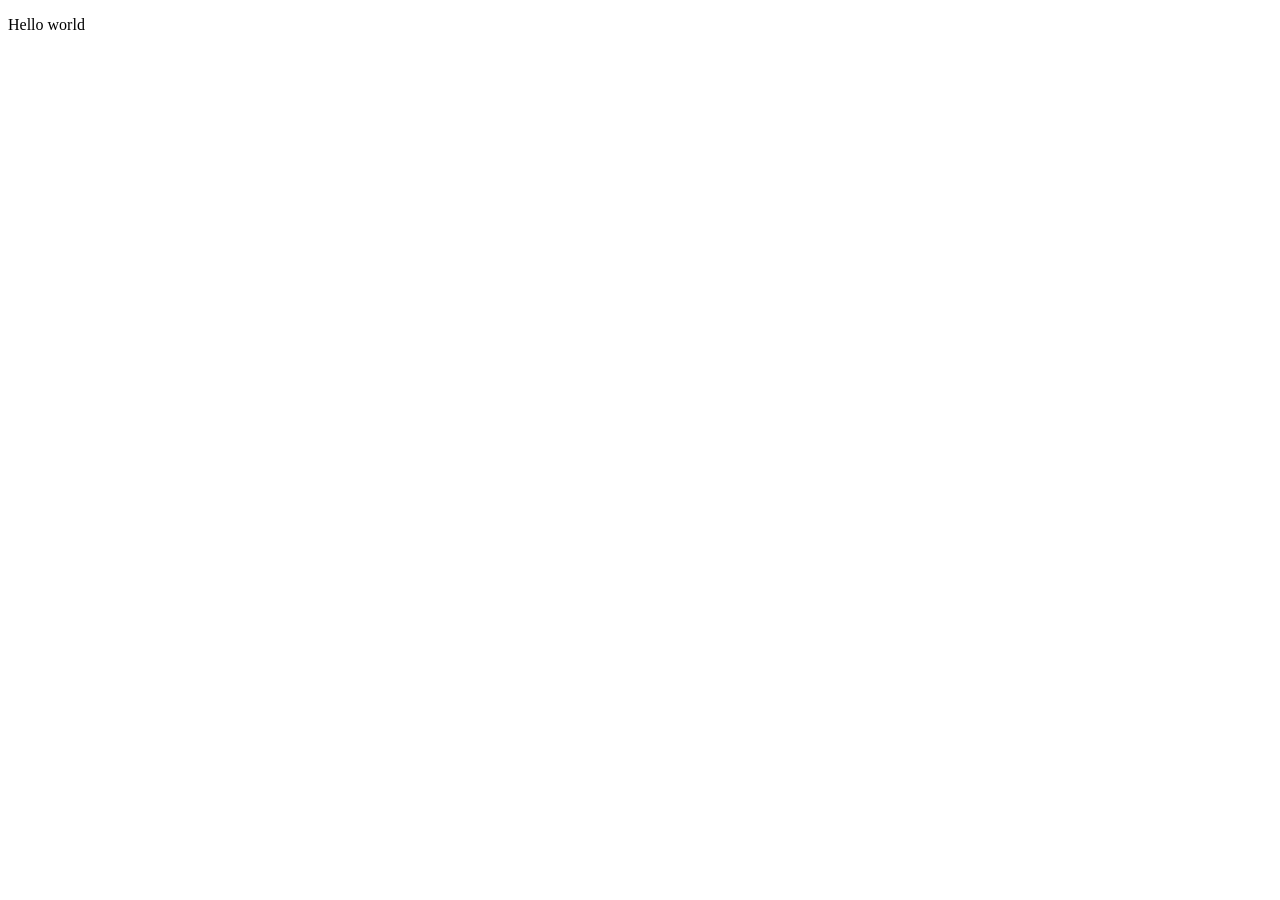
==== index.html @ a82bf654 "Made html page using snipped." ====
<!DOCTYPE html>
<html lang="en">
<head>
    <meta charset="UTF-8">
    <meta name="viewport" content="width=device-width, initial-scale=1.0">
    <title>Group Project</title>
</head>
<body>
    <p>Hello world</p>
</body>
</html>
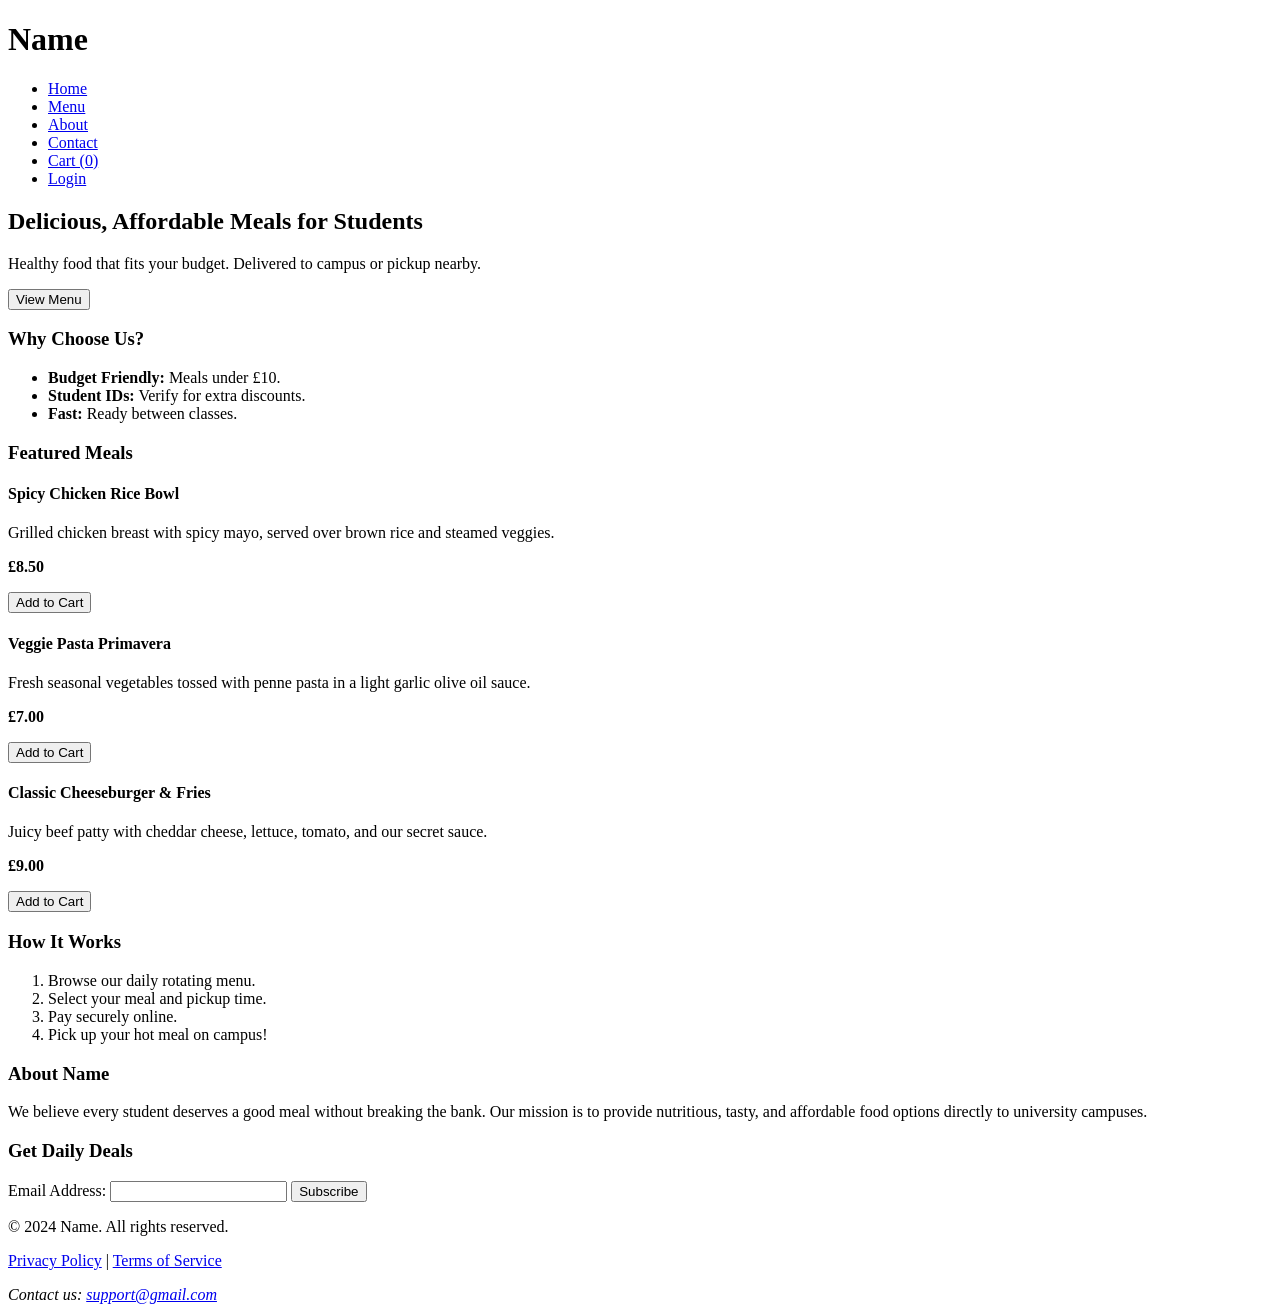
==== commit b1d6647d: "made html home page, replace 'Name' with actual name" ====
--- a/index.html
+++ b/index.html
@@ -1,11 +1,109 @@
 <!DOCTYPE html>
 <html lang="en">
+
 <head>
     <meta charset="UTF-8">
     <meta name="viewport" content="width=device-width, initial-scale=1.0">
-    <title>Group Project</title>
+    <title>Name - Affordable Meals</title>
 </head>
+
 <body>
-    <p>Hello world</p>
+
+    <header>
+        <h1>Name</h1>
+        <nav>
+            <ul>
+                <li><a href="#home">Home</a></li>
+                <li><a href="#meals">Menu</a></li>
+                <li><a href="#about">About</a></li>
+                <li><a href="#contact">Contact</a></li>
+                <li><a href="#cart">Cart (0)</a></li>
+                <li><a href="#login">Login</a></li>
+            </ul>
+        </nav>
+    </header>
+
+    <main>
+        <section id="home">
+            <h2>Delicious, Affordable Meals for Students</h2>
+            <p>Healthy food that fits your budget. Delivered to campus or pickup nearby.</p>
+            <button onclick="window.location.href='#meals'">View Menu</button>
+        </section>
+
+        <section id="features">
+            <h3>Why Choose Us?</h3>
+            <ul>
+                <li><strong>Budget Friendly:</strong> Meals under £10.</li>
+                <li><strong>Student IDs:</strong> Verify for extra discounts.</li>
+                <li><strong>Fast:</strong> Ready between classes.</li>
+            </ul>
+        </section>
+
+        <section id="meals">
+            <h3>Featured Meals</h3>
+
+            <!-- Meal Item 1 -->
+            <article>
+                <h4>Spicy Chicken Rice Bowl</h4>
+                <p>Grilled chicken breast with spicy mayo, served over brown rice and steamed veggies.</p>
+                <p><strong>£8.50</strong></p>
+                <button>Add to Cart</button>
+            </article>
+
+            <!-- Meal Item 2 -->
+            <article>
+                <h4>Veggie Pasta Primavera</h4>
+                <p>Fresh seasonal vegetables tossed with penne pasta in a light garlic olive oil sauce.</p>
+                <p><strong>£7.00</strong></p>
+                <button>Add to Cart</button>
+            </article>
+
+            <!-- Meal Item 3 -->
+            <article>
+                <h4>Classic Cheeseburger & Fries</h4>
+                <p>Juicy beef patty with cheddar cheese, lettuce, tomato, and our secret sauce.</p>
+                <p><strong>£9.00</strong></p>
+                <button>Add to Cart</button>
+            </article>
+        </section>
+
+        <section id="how-it-works">
+            <h3>How It Works</h3>
+            <ol>
+                <li>Browse our daily rotating menu.</li>
+                <li>Select your meal and pickup time.</li>
+                <li>Pay securely online.</li>
+                <li>Pick up your hot meal on campus!</li>
+            </ol>
+        </section>
+
+        <section id="about">
+            <h3>About Name</h3>
+            <p>We believe every student deserves a good meal without breaking the bank. Our mission is to provide
+                nutritious, tasty, and affordable food options directly to university campuses.</p>
+        </section>
+
+        <section id="newsletter">
+            <h3>Get Daily Deals</h3>
+            <form action="#" method="post">
+                <label for="email">Email Address:</label>
+                <input type="email" id="email" name="email" required>
+                <button type="submit">Subscribe</button>
+            </form>
+        </section>
+    </main>
+
+    <footer>
+        <p>&copy; 2024 Name. All rights reserved.</p>
+        <p>
+            <a href="#privacy">Privacy Policy</a> |
+            <a href="#terms">Terms of Service</a>
+        </p>
+        <address>
+            Contact us: <a href="mailto:support@gmail.com">support@gmail.com</a>
+        </address>
+    </footer>
+
 </body>
+
 </html>
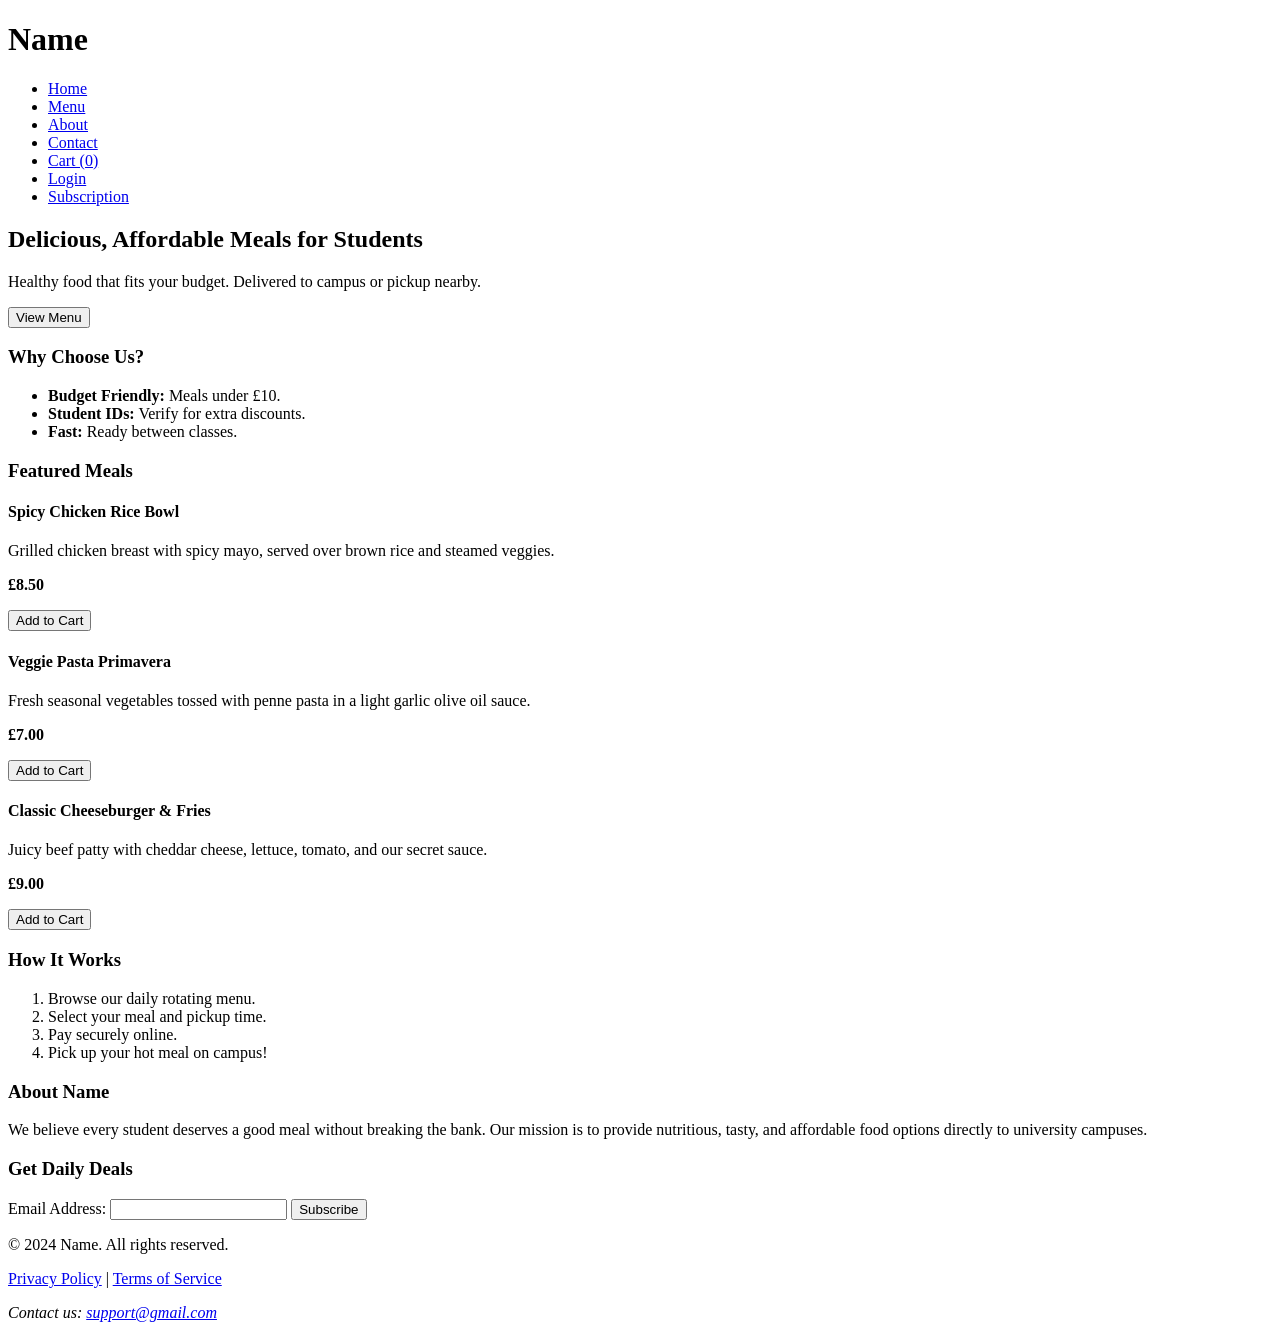
==== commit 000dd355: "Added navigation from index to subscription page" ====
--- a/index.html
+++ b/index.html
@@ -19,6 +19,7 @@
                 <li><a href="#contact">Contact</a></li>
                 <li><a href="#cart">Cart (0)</a></li>
                 <li><a href="#login">Login</a></li>
+                <li><a href="subscription.html">Subscription</a></li>
             </ul>
         </nav>
     </header>
@@ -88,7 +89,7 @@
             <form action="#" method="post">
                 <label for="email">Email Address:</label>
                 <input type="email" id="email" name="email" required>
-                <button type="submit">Subscribe</button>
+                <button type="button" onclick="window.location.href='subscription.html'">Subscribe</button>
             </form>
         </section>
     </main>
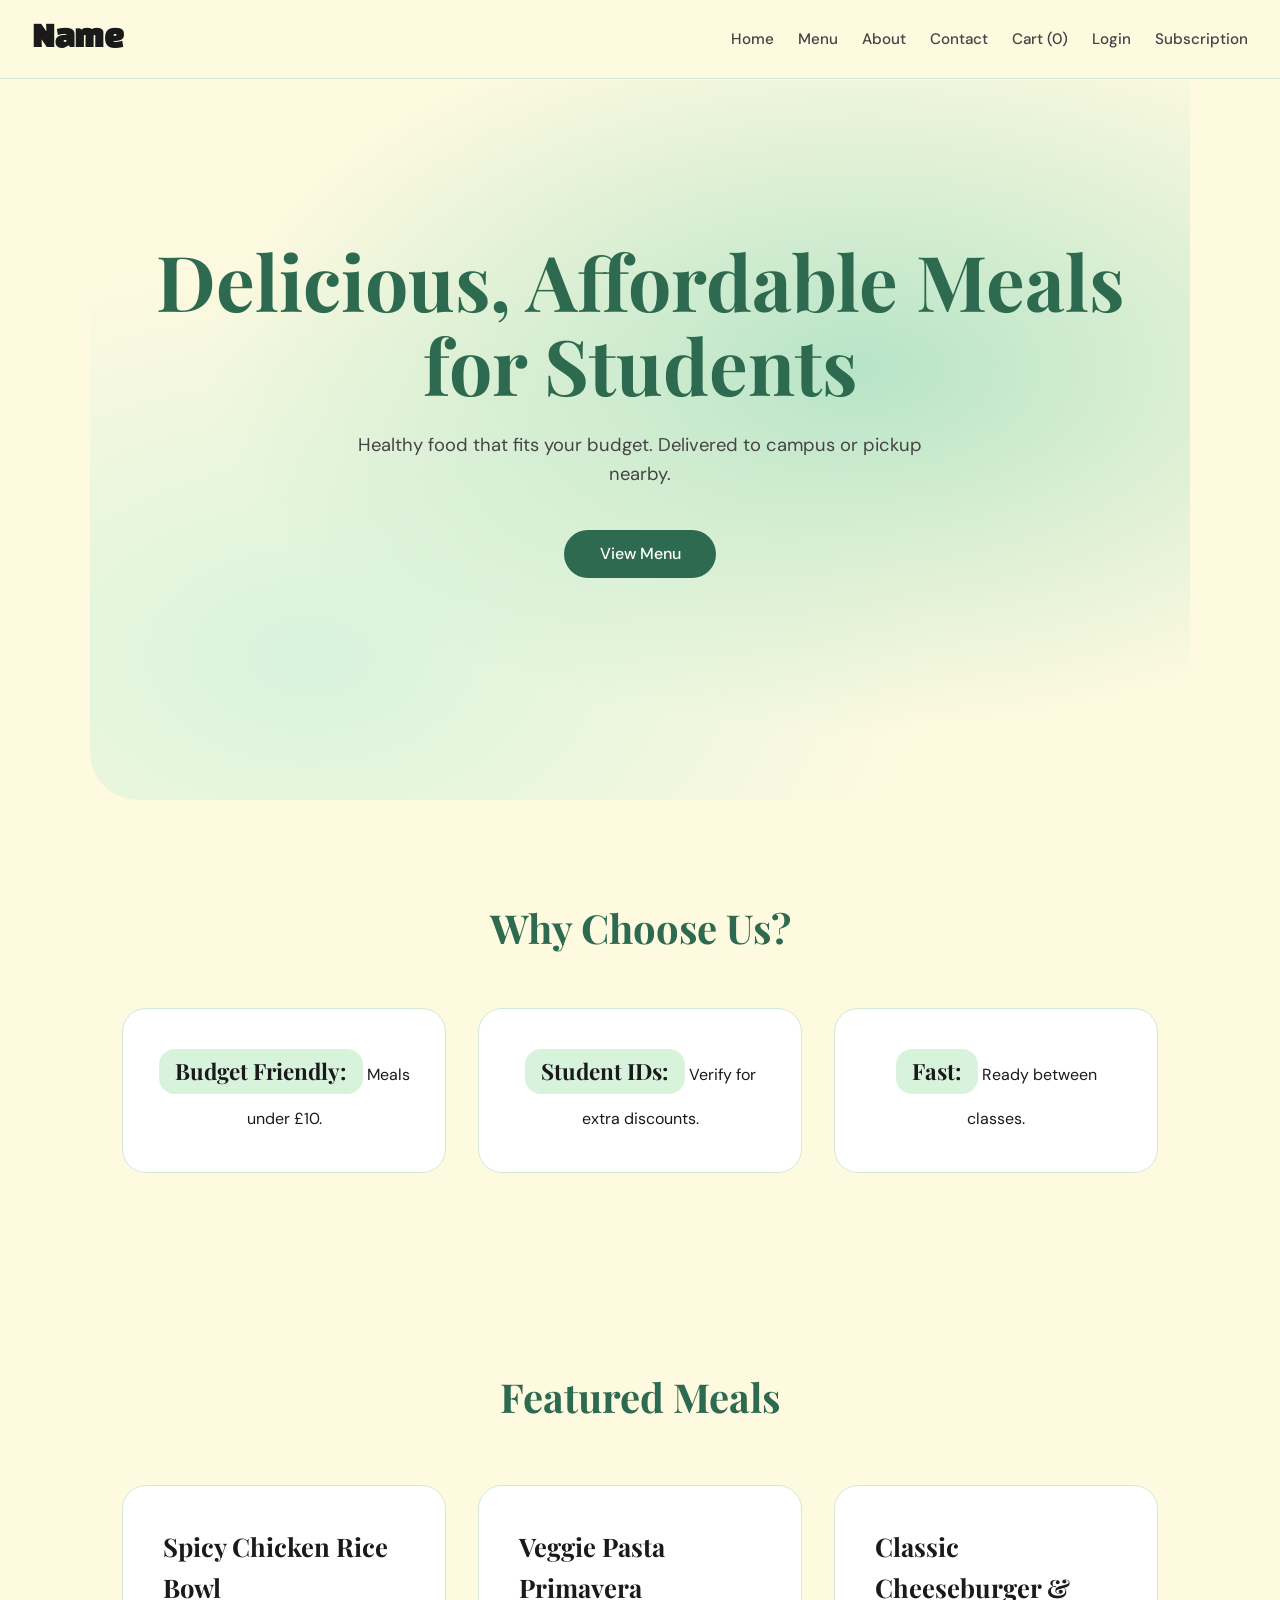
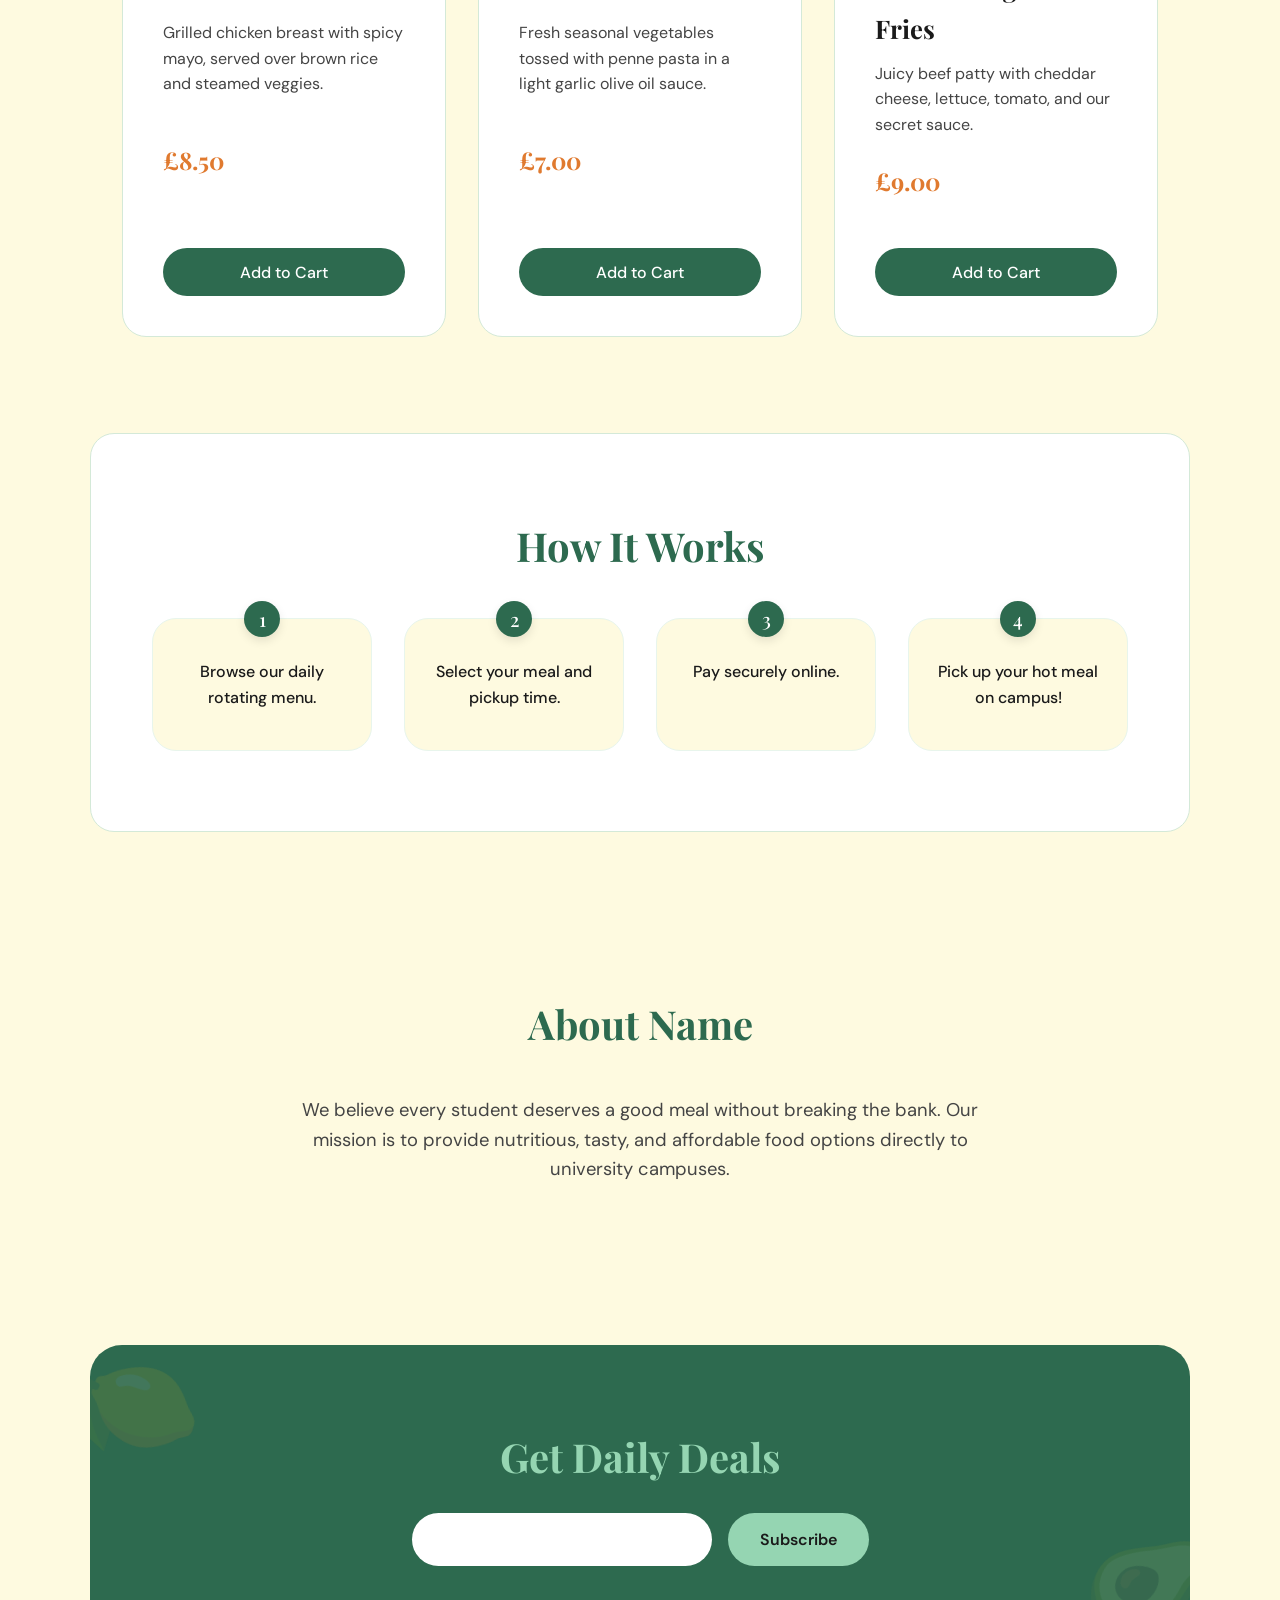
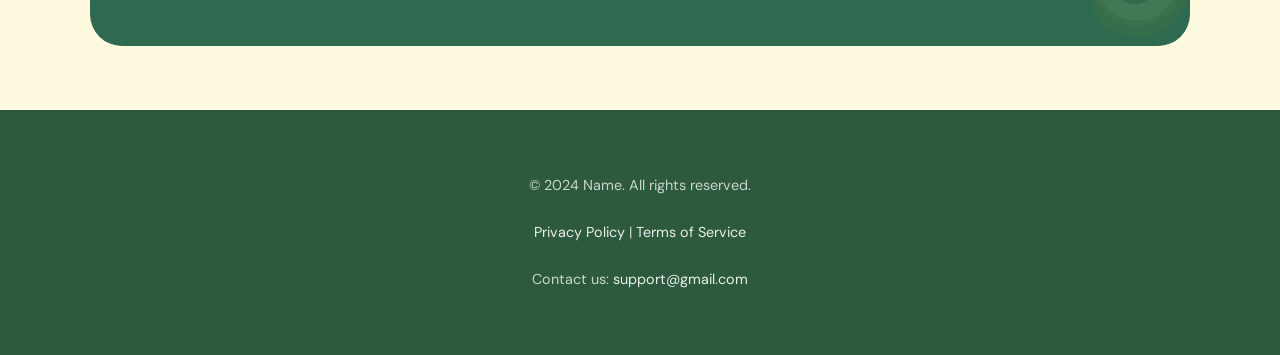
==== commit d4d1a9f8: "Used styling from website.html to style index.html" ====
--- a/index.html
+++ b/index.html
@@ -5,6 +5,8 @@
     <meta charset="UTF-8">
     <meta name="viewport" content="width=device-width, initial-scale=1.0">
     <title>Name - Affordable Meals</title>
+    <link href="https://fonts.googleapis.com/css2?family=Playfair+Display:wght@700;900&family=DM+Sans:wght@300;400;500&family=Black+Han+Sans&display=swap" rel="stylesheet">
+    <link rel="stylesheet" href="index.css">
 </head>
 
 <body>
--- a/index.css
+++ b/index.css
@@ -0,0 +1,393 @@
+@import url('https://fonts.googleapis.com/css2?family=Playfair+Display:wght@700;900&family=DM+Sans:wght@300;400;500&family=Black+Han+Sans&display=swap');
+
+*, *::before, *::after {
+  margin: 0;
+  padding: 0;
+  box-sizing: border-box;
+}
+
+:root {
+  --green: #2d6a4f;
+  --lime: #95d5b2;
+  --cream: #fefae0;
+  --orange: #e07a2f;
+  --red: #c4433a;
+  --dark: #1a1a1a;
+  --mid: #444;
+}
+
+html {
+  scroll-behavior: smooth;
+}
+
+body {
+  font-family: 'DM Sans', sans-serif;
+  background: var(--cream);
+  color: var(--dark);
+  line-height: 1.6;
+  overflow-x: hidden;
+}
+
+h1, h2, h3, h4 {
+  font-family: 'Playfair Display', serif;
+  color: var(--green);
+}
+
+/* Header & Nav */
+header {
+  position: fixed;
+  top: 0;
+  left: 0;
+  right: 0;
+  z-index: 100;
+  display: flex;
+  justify-content: space-between;
+  align-items: center;
+  padding: 1rem 2rem;
+  background: rgba(254, 250, 224, 0.95);
+  backdrop-filter: blur(10px);
+  border-bottom: 1px solid #d4e9d8;
+}
+
+header h1 {
+  font-family: 'Black Han Sans', sans-serif;
+  font-size: 1.8rem;
+  color: var(--dark);
+  letter-spacing: -0.01em;
+  margin: 0;
+}
+
+nav ul {
+  display: flex;
+  gap: 1.5rem;
+  list-style: none;
+}
+
+nav a {
+  text-decoration: none;
+  color: var(--mid);
+  font-size: 0.95rem;
+  font-weight: 500;
+  transition: color 0.2s;
+}
+
+nav a:hover {
+  color: var(--green);
+}
+
+/* Main Spacing */
+main {
+  margin-top: 80px;
+}
+
+section {
+  padding: 6rem 2rem;
+  max-width: 1100px;
+  margin: 0 auto;
+}
+
+/* Home / Hero */
+#home {
+  min-height: 80vh;
+  display: flex;
+  flex-direction: column;
+  justify-content: center;
+  align-items: center;
+  text-align: center;
+  background: radial-gradient(ellipse at 70% 40%, #b7e4c7 0%, transparent 60%),
+              radial-gradient(ellipse at 20% 80%, #d8f3dc 0%, transparent 50%),
+              var(--cream);
+  padding-top: 2rem;
+  border-radius: 0 0 3rem 3rem;
+}
+
+#home h2 {
+  font-size: clamp(3rem, 6vw, 5rem);
+  line-height: 1.1;
+  margin-bottom: 1.5rem;
+}
+
+#home p {
+  font-size: 1.15rem;
+  color: var(--mid);
+  max-width: 600px;
+  margin-bottom: 2.5rem;
+}
+
+button {
+  background: var(--green);
+  color: #fff;
+  border: none;
+  padding: 0.85rem 2.2rem;
+  border-radius: 100px;
+  font-family: 'DM Sans', sans-serif;
+  font-weight: 500;
+  font-size: 1rem;
+  cursor: pointer;
+  transition: transform 0.2s, box-shadow 0.2s;
+}
+
+button:hover {
+  transform: translateY(-2px);
+  box-shadow: 0 8px 28px rgba(45, 106, 79, 0.35);
+}
+
+/* Features Grid */
+#features {
+  text-align: center;
+}
+
+#features h3 {
+  font-size: 2.5rem;
+  margin-bottom: 3rem;
+}
+
+#features ul {
+  display: grid;
+  grid-template-columns: repeat(auto-fit, minmax(280px, 1fr));
+  gap: 2rem;
+  list-style: none;
+}
+
+#features li {
+  background: #fff;
+  border: 1px solid #d4e9d8;
+  border-radius: 1.5rem;
+  padding: 2.5rem 2rem;
+  transition: transform 0.25s, box-shadow 0.25s;
+}
+
+#features li:hover {
+  transform: translateY(-5px);
+  box-shadow: 0 12px 36px rgba(45, 106, 79, 0.1);
+}
+
+#features li strong {
+  display: inline-block;
+  font-family: 'Playfair Display', serif;
+  font-size: 1.4rem;
+  color: var(--dark);
+  margin-bottom: 0.75rem;
+  padding: 0.3rem 1rem;
+  background: #d8f3dc;
+  border-radius: 1rem;
+}
+
+/* Meals */
+#meals {
+  text-align: center;
+  display: grid;
+  grid-template-columns: repeat(auto-fit, minmax(300px, 1fr));
+  gap: 2rem;
+}
+
+#meals > h3 {
+  grid-column: 1 / -1;
+  font-size: 2.5rem;
+  margin-bottom: 1.5rem;
+}
+
+article {
+  background: #fff;
+  border: 1px solid #d4e9d8;
+  border-radius: 1.5rem;
+  padding: 2.5rem;
+  text-align: left;
+  display: flex;
+  flex-direction: column;
+  transition: transform 0.25s, box-shadow 0.25s;
+}
+
+article:hover {
+  transform: translateY(-5px);
+  box-shadow: 0 12px 36px rgba(45, 106, 79, 0.1);
+}
+
+article h4 {
+  font-size: 1.6rem;
+  color: var(--dark);
+  margin-bottom: 0.75rem;
+}
+
+article p {
+  color: var(--mid);
+  margin-bottom: 1.5rem;
+  flex-grow: 1;
+}
+
+article p strong {
+  font-family: 'Playfair Display', serif;
+  font-size: 1.5rem;
+  color: var(--orange);
+}
+
+article button {
+  width: 100%;
+  margin-top: 1.5rem;
+}
+
+/* How It Works & About */
+#how-it-works {
+  background: #fff;
+  border-radius: 1.5rem;
+  padding: 5rem 3rem;
+  text-align: center;
+  border: 1px solid #d4e9d8;
+  margin-bottom: 4rem;
+}
+
+#about {
+  text-align: center;
+  margin-bottom: 4rem;
+}
+
+#how-it-works h3, #about h3 {
+  font-size: 2.5rem;
+  margin-bottom: 2.5rem;
+}
+
+#how-it-works ol {
+  display: flex;
+  justify-content: center;
+  gap: 2rem;
+  flex-wrap: wrap;
+  list-style: none;
+  counter-reset: steps;
+}
+
+#how-it-works li {
+  counter-increment: steps;
+  background: var(--cream);
+  padding: 2.5rem 1.5rem;
+  border-radius: 1.5rem;
+  width: 220px;
+  position: relative;
+  border: 1px solid #e8f5ec;
+  font-weight: 500;
+  color: var(--dark);
+}
+
+#how-it-works li::before {
+  content: counter(steps);
+  position: absolute;
+  top: -18px;
+  left: 50%;
+  transform: translateX(-50%);
+  width: 36px;
+  height: 36px;
+  background: var(--green);
+  color: #fff;
+  border-radius: 50%;
+  display: flex;
+  align-items: center;
+  justify-content: center;
+  font-family: 'Playfair Display', serif;
+  font-size: 1.2rem;
+  box-shadow: 0 4px 10px rgba(0,0,0,0.1);
+}
+
+#about p {
+  font-size: 1.15rem;
+  max-width: 700px;
+  margin: 0 auto;
+  color: var(--mid);
+}
+
+/* Newsletter */
+#newsletter {
+  background: var(--green);
+  border-radius: 2rem;
+  color: #fff;
+  text-align: center;
+  padding: 5rem 3rem;
+  margin-bottom: 4rem;
+  position: relative;
+  overflow: hidden;
+}
+
+#newsletter::before {
+  content: "🍋";
+  position: absolute;
+  top: -20px;
+  left: -20px;
+  font-size: 100px;
+  opacity: 0.1;
+  transform: rotate(-15deg);
+}
+
+#newsletter::after {
+  content: "🥑";
+  position: absolute;
+  bottom: -20px;
+  right: -20px;
+  font-size: 100px;
+  opacity: 0.1;
+  transform: rotate(15deg);
+}
+
+#newsletter h3 {
+  color: var(--lime);
+  font-size: 2.5rem;
+  margin-bottom: 1.5rem;
+}
+
+#newsletter form {
+  display: flex;
+  justify-content: center;
+  align-items: center;
+  gap: 1rem;
+  flex-wrap: wrap;
+  position: relative;
+  z-index: 1;
+}
+
+#newsletter label {
+  display: none;
+}
+
+#newsletter input {
+  padding: 1rem 1.5rem;
+  border-radius: 100px;
+  border: none;
+  font-family: 'DM Sans', sans-serif;
+  min-width: 300px;
+  outline: none;
+  font-size: 1rem;
+}
+
+#newsletter button {
+  background: var(--lime);
+  color: var(--dark);
+  font-weight: 600;
+  padding: 1rem 2rem;
+}
+
+#newsletter button:hover {
+  background: #74c69d;
+}
+
+/* Footer */
+footer {
+  background: #2d5a3d;
+  color: rgba(255, 255, 255, 0.75);
+  padding: 4rem 2rem;
+  text-align: center;
+  display: flex;
+  flex-direction: column;
+  gap: 1.5rem;
+  font-size: 0.9rem;
+}
+
+footer a {
+  color: rgba(255, 255, 255, 0.9);
+  text-decoration: none;
+  transition: color 0.2s;
+}
+
+footer a:hover {
+  color: var(--lime);
+}
+
+address {
+  font-style: normal;
+}
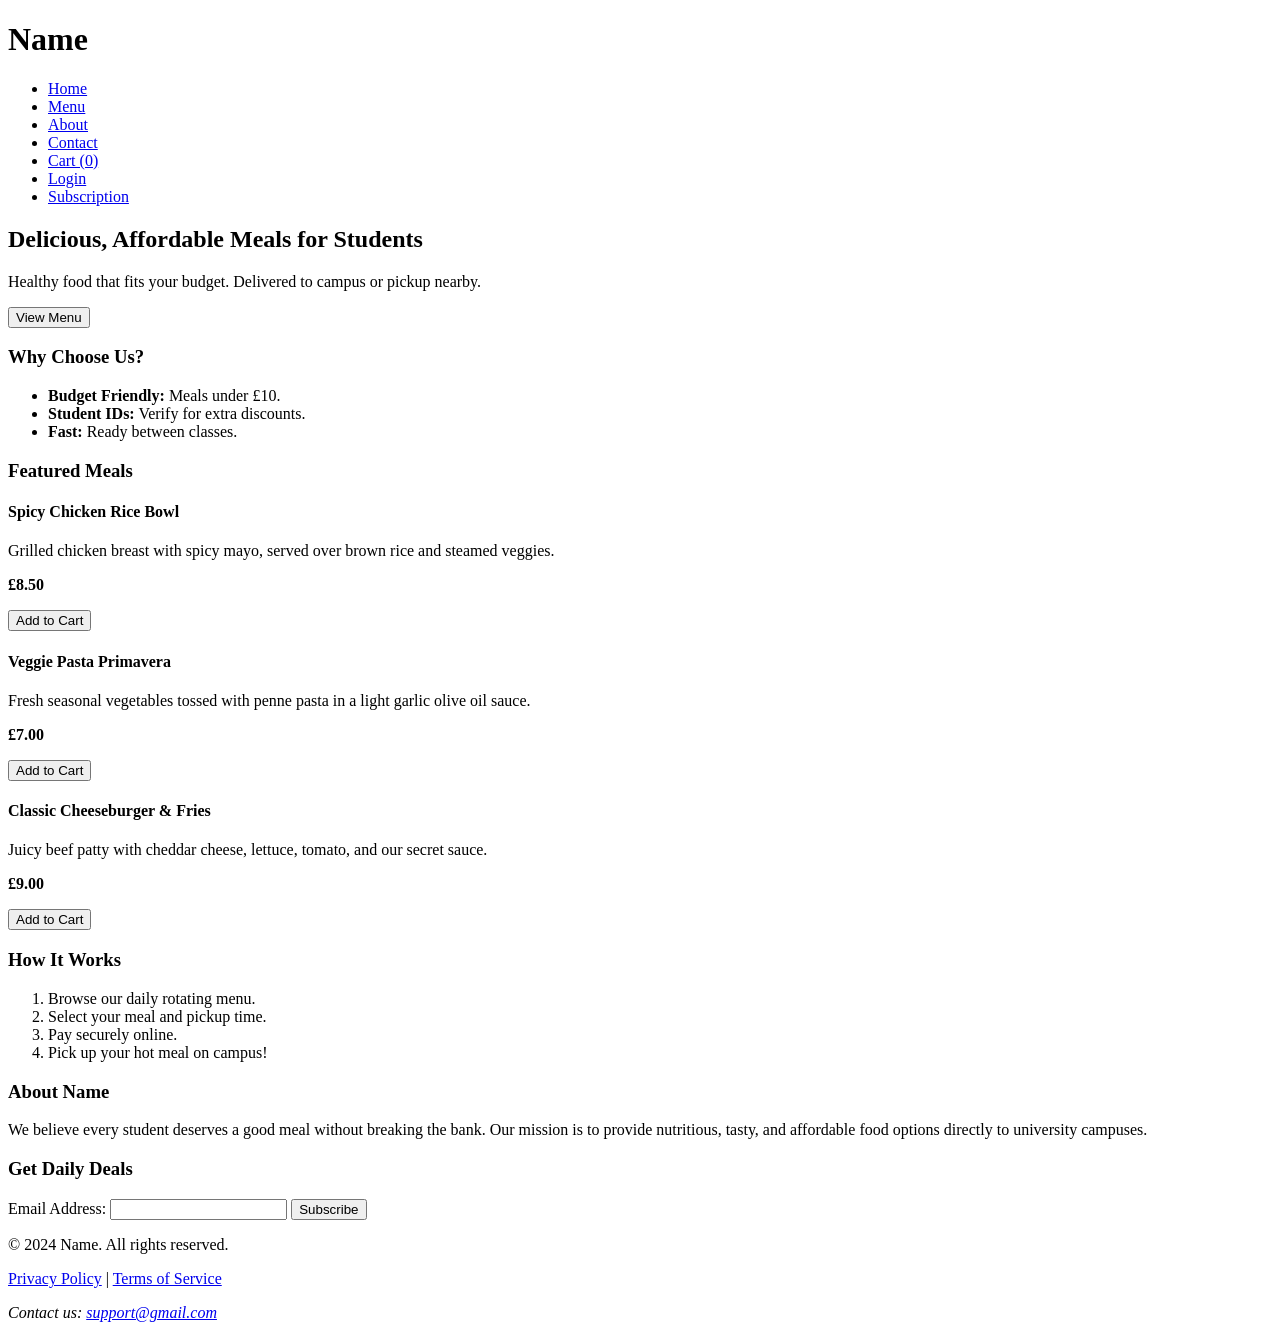
==== commit 3fc8f976: "added navigation to all pages" ====
--- a/index.html
+++ b/index.html
@@ -5,8 +5,6 @@
     <meta charset="UTF-8">
     <meta name="viewport" content="width=device-width, initial-scale=1.0">
     <title>Name - Affordable Meals</title>
-    <link href="https://fonts.googleapis.com/css2?family=Playfair+Display:wght@700;900&family=DM+Sans:wght@300;400;500&family=Black+Han+Sans&display=swap" rel="stylesheet">
-    <link rel="stylesheet" href="index.css">
 </head>
 
 <body>
@@ -15,12 +13,12 @@
         <h1>Name</h1>
         <nav>
             <ul>
-                <li><a href="#home">Home</a></li>
-                <li><a href="#meals">Menu</a></li>
-                <li><a href="#about">About</a></li>
-                <li><a href="#contact">Contact</a></li>
-                <li><a href="#cart">Cart (0)</a></li>
-                <li><a href="#login">Login</a></li>
+                <li><a href="index.html">Home</a></li>
+                <li><a href="menu.html">Menu</a></li>
+                <li><a href="about.html">About</a></li>
+                <li><a href="contact.html">Contact</a></li>
+                <li><a href="cart.html">Cart (0)</a></li>
+                <li><a href="login.html">Login</a></li>
                 <li><a href="subscription.html">Subscription</a></li>
             </ul>
         </nav>
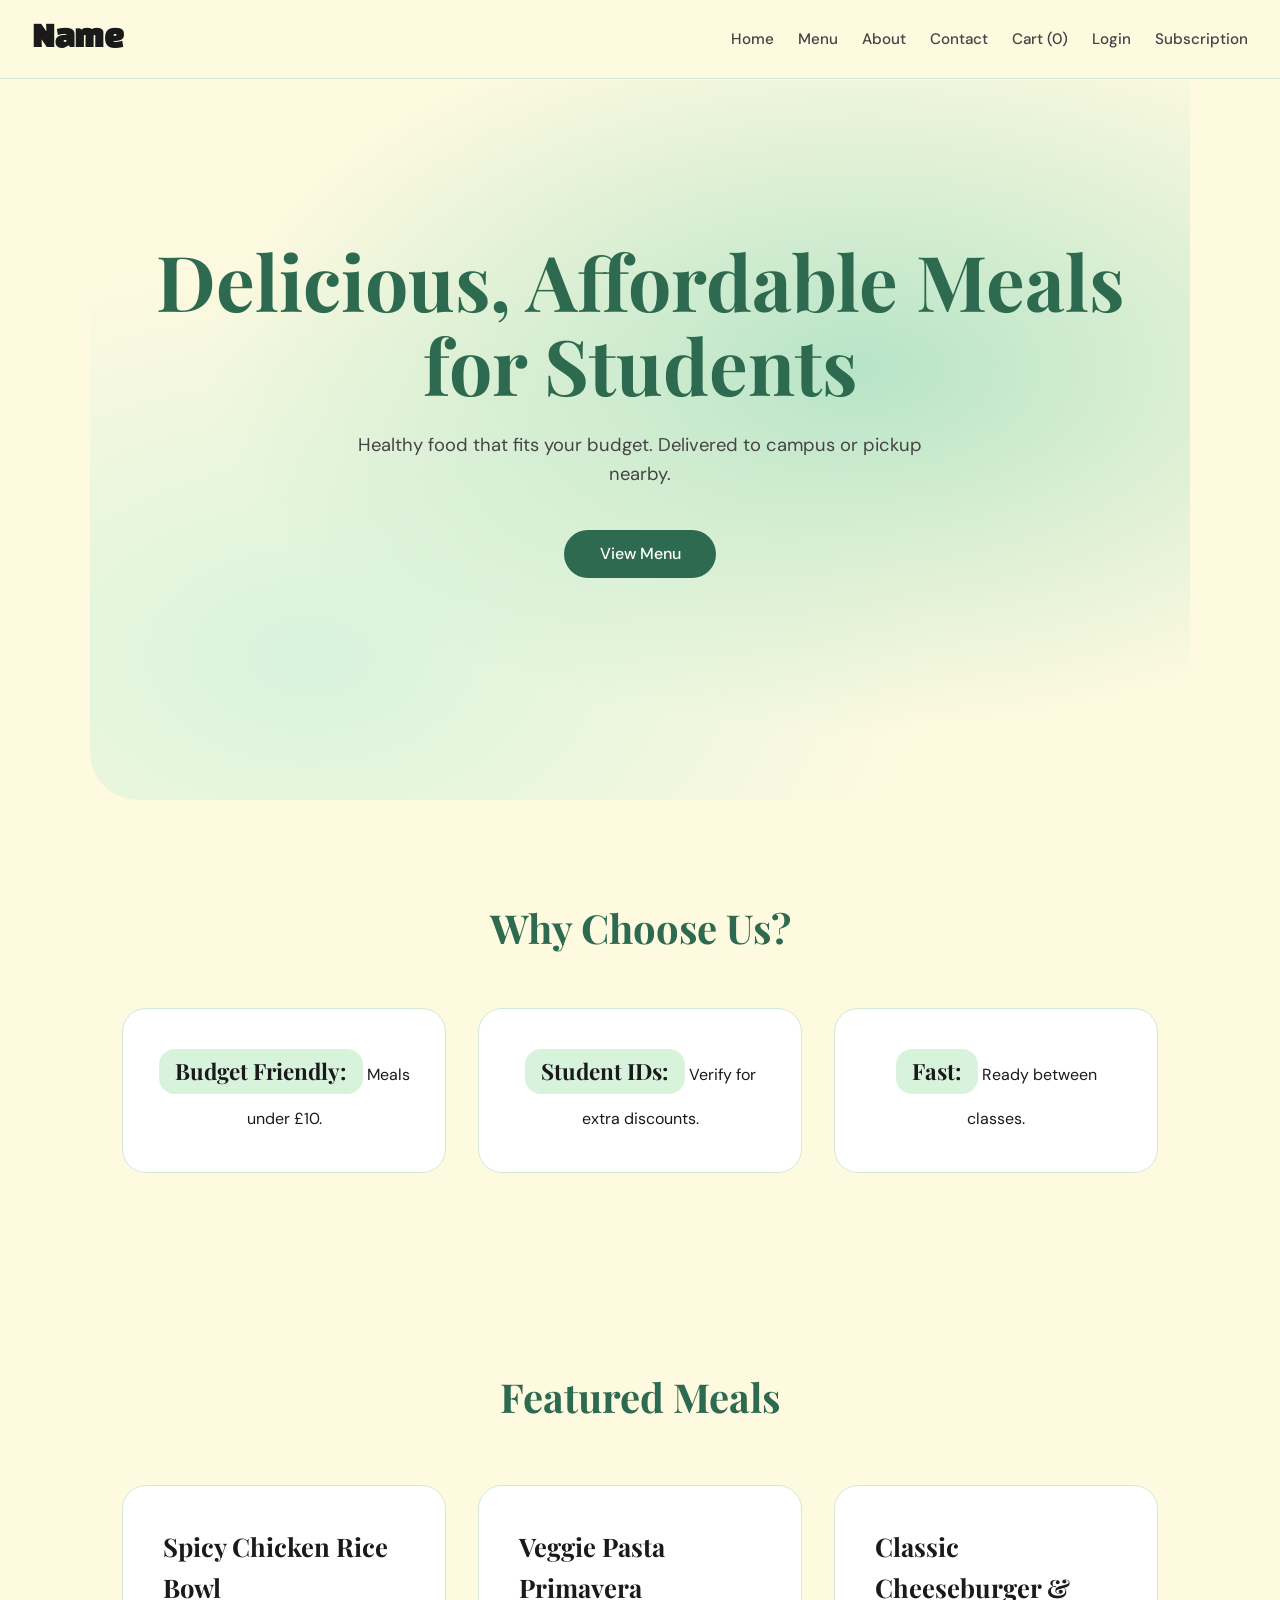
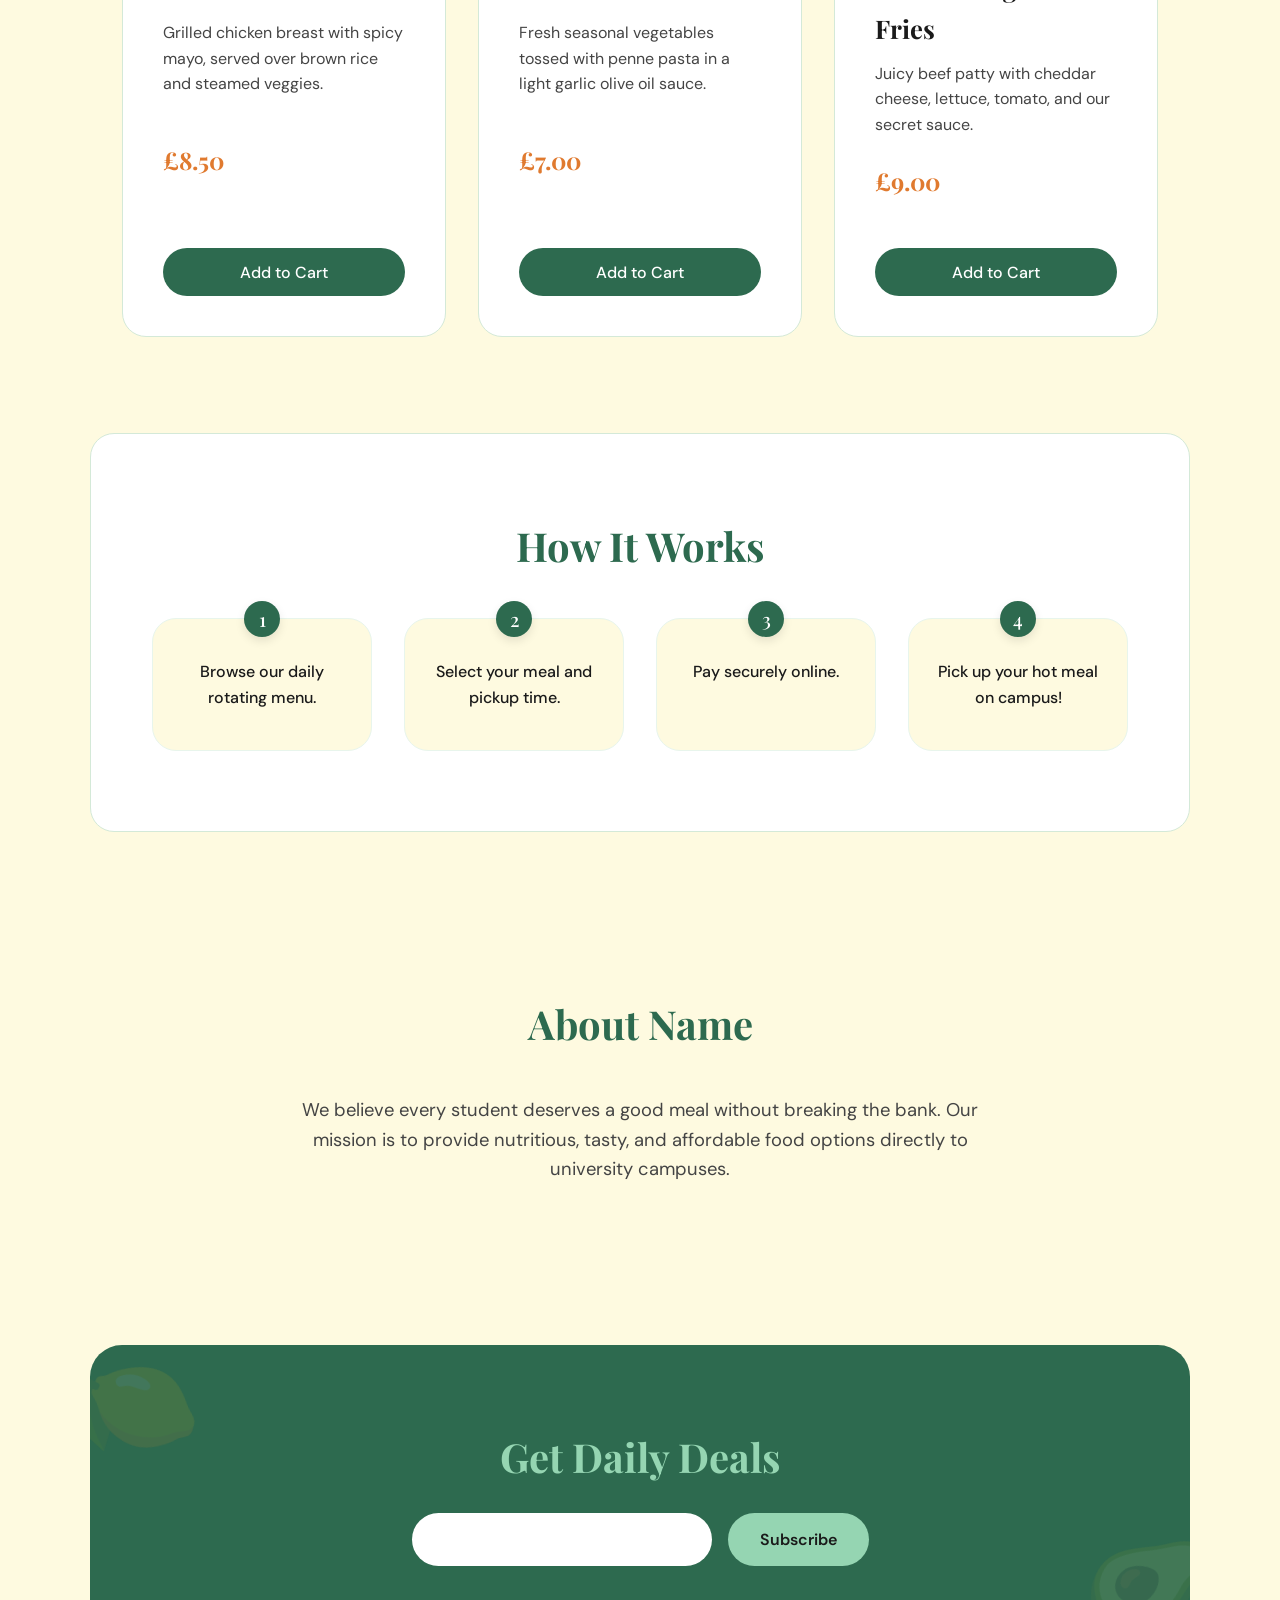
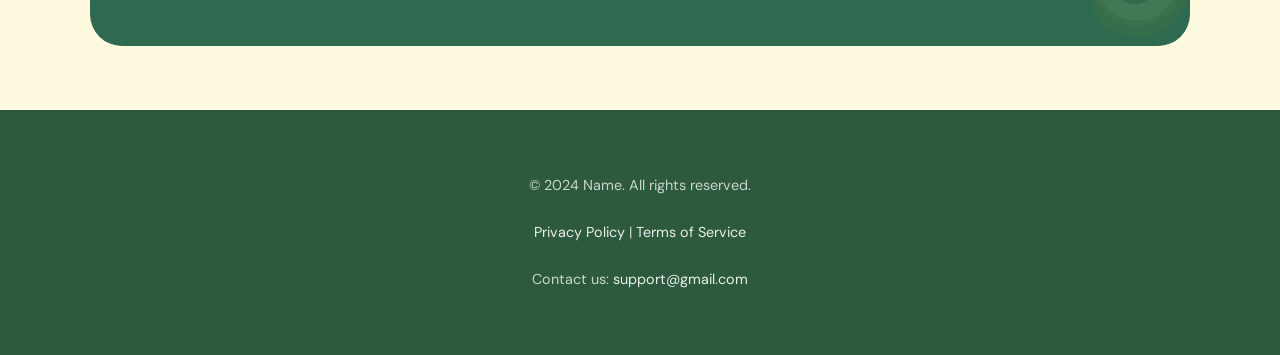
==== commit 76f6758d: "Merge branch 'navigation-dev'" ====
--- a/index.html
+++ b/index.html
@@ -5,6 +5,8 @@
     <meta charset="UTF-8">
     <meta name="viewport" content="width=device-width, initial-scale=1.0">
     <title>Name - Affordable Meals</title>
+    <link href="https://fonts.googleapis.com/css2?family=Playfair+Display:wght@700;900&family=DM+Sans:wght@300;400;500&family=Black+Han+Sans&display=swap" rel="stylesheet">
+    <link rel="stylesheet" href="index.css">
 </head>
 
 <body>
--- a/index.css
+++ b/index.css
@@ -0,0 +1,393 @@
+@import url('https://fonts.googleapis.com/css2?family=Playfair+Display:wght@700;900&family=DM+Sans:wght@300;400;500&family=Black+Han+Sans&display=swap');
+
+*, *::before, *::after {
+  margin: 0;
+  padding: 0;
+  box-sizing: border-box;
+}
+
+:root {
+  --green: #2d6a4f;
+  --lime: #95d5b2;
+  --cream: #fefae0;
+  --orange: #e07a2f;
+  --red: #c4433a;
+  --dark: #1a1a1a;
+  --mid: #444;
+}
+
+html {
+  scroll-behavior: smooth;
+}
+
+body {
+  font-family: 'DM Sans', sans-serif;
+  background: var(--cream);
+  color: var(--dark);
+  line-height: 1.6;
+  overflow-x: hidden;
+}
+
+h1, h2, h3, h4 {
+  font-family: 'Playfair Display', serif;
+  color: var(--green);
+}
+
+/* Header & Nav */
+header {
+  position: fixed;
+  top: 0;
+  left: 0;
+  right: 0;
+  z-index: 100;
+  display: flex;
+  justify-content: space-between;
+  align-items: center;
+  padding: 1rem 2rem;
+  background: rgba(254, 250, 224, 0.95);
+  backdrop-filter: blur(10px);
+  border-bottom: 1px solid #d4e9d8;
+}
+
+header h1 {
+  font-family: 'Black Han Sans', sans-serif;
+  font-size: 1.8rem;
+  color: var(--dark);
+  letter-spacing: -0.01em;
+  margin: 0;
+}
+
+nav ul {
+  display: flex;
+  gap: 1.5rem;
+  list-style: none;
+}
+
+nav a {
+  text-decoration: none;
+  color: var(--mid);
+  font-size: 0.95rem;
+  font-weight: 500;
+  transition: color 0.2s;
+}
+
+nav a:hover {
+  color: var(--green);
+}
+
+/* Main Spacing */
+main {
+  margin-top: 80px;
+}
+
+section {
+  padding: 6rem 2rem;
+  max-width: 1100px;
+  margin: 0 auto;
+}
+
+/* Home / Hero */
+#home {
+  min-height: 80vh;
+  display: flex;
+  flex-direction: column;
+  justify-content: center;
+  align-items: center;
+  text-align: center;
+  background: radial-gradient(ellipse at 70% 40%, #b7e4c7 0%, transparent 60%),
+              radial-gradient(ellipse at 20% 80%, #d8f3dc 0%, transparent 50%),
+              var(--cream);
+  padding-top: 2rem;
+  border-radius: 0 0 3rem 3rem;
+}
+
+#home h2 {
+  font-size: clamp(3rem, 6vw, 5rem);
+  line-height: 1.1;
+  margin-bottom: 1.5rem;
+}
+
+#home p {
+  font-size: 1.15rem;
+  color: var(--mid);
+  max-width: 600px;
+  margin-bottom: 2.5rem;
+}
+
+button {
+  background: var(--green);
+  color: #fff;
+  border: none;
+  padding: 0.85rem 2.2rem;
+  border-radius: 100px;
+  font-family: 'DM Sans', sans-serif;
+  font-weight: 500;
+  font-size: 1rem;
+  cursor: pointer;
+  transition: transform 0.2s, box-shadow 0.2s;
+}
+
+button:hover {
+  transform: translateY(-2px);
+  box-shadow: 0 8px 28px rgba(45, 106, 79, 0.35);
+}
+
+/* Features Grid */
+#features {
+  text-align: center;
+}
+
+#features h3 {
+  font-size: 2.5rem;
+  margin-bottom: 3rem;
+}
+
+#features ul {
+  display: grid;
+  grid-template-columns: repeat(auto-fit, minmax(280px, 1fr));
+  gap: 2rem;
+  list-style: none;
+}
+
+#features li {
+  background: #fff;
+  border: 1px solid #d4e9d8;
+  border-radius: 1.5rem;
+  padding: 2.5rem 2rem;
+  transition: transform 0.25s, box-shadow 0.25s;
+}
+
+#features li:hover {
+  transform: translateY(-5px);
+  box-shadow: 0 12px 36px rgba(45, 106, 79, 0.1);
+}
+
+#features li strong {
+  display: inline-block;
+  font-family: 'Playfair Display', serif;
+  font-size: 1.4rem;
+  color: var(--dark);
+  margin-bottom: 0.75rem;
+  padding: 0.3rem 1rem;
+  background: #d8f3dc;
+  border-radius: 1rem;
+}
+
+/* Meals */
+#meals {
+  text-align: center;
+  display: grid;
+  grid-template-columns: repeat(auto-fit, minmax(300px, 1fr));
+  gap: 2rem;
+}
+
+#meals > h3 {
+  grid-column: 1 / -1;
+  font-size: 2.5rem;
+  margin-bottom: 1.5rem;
+}
+
+article {
+  background: #fff;
+  border: 1px solid #d4e9d8;
+  border-radius: 1.5rem;
+  padding: 2.5rem;
+  text-align: left;
+  display: flex;
+  flex-direction: column;
+  transition: transform 0.25s, box-shadow 0.25s;
+}
+
+article:hover {
+  transform: translateY(-5px);
+  box-shadow: 0 12px 36px rgba(45, 106, 79, 0.1);
+}
+
+article h4 {
+  font-size: 1.6rem;
+  color: var(--dark);
+  margin-bottom: 0.75rem;
+}
+
+article p {
+  color: var(--mid);
+  margin-bottom: 1.5rem;
+  flex-grow: 1;
+}
+
+article p strong {
+  font-family: 'Playfair Display', serif;
+  font-size: 1.5rem;
+  color: var(--orange);
+}
+
+article button {
+  width: 100%;
+  margin-top: 1.5rem;
+}
+
+/* How It Works & About */
+#how-it-works {
+  background: #fff;
+  border-radius: 1.5rem;
+  padding: 5rem 3rem;
+  text-align: center;
+  border: 1px solid #d4e9d8;
+  margin-bottom: 4rem;
+}
+
+#about {
+  text-align: center;
+  margin-bottom: 4rem;
+}
+
+#how-it-works h3, #about h3 {
+  font-size: 2.5rem;
+  margin-bottom: 2.5rem;
+}
+
+#how-it-works ol {
+  display: flex;
+  justify-content: center;
+  gap: 2rem;
+  flex-wrap: wrap;
+  list-style: none;
+  counter-reset: steps;
+}
+
+#how-it-works li {
+  counter-increment: steps;
+  background: var(--cream);
+  padding: 2.5rem 1.5rem;
+  border-radius: 1.5rem;
+  width: 220px;
+  position: relative;
+  border: 1px solid #e8f5ec;
+  font-weight: 500;
+  color: var(--dark);
+}
+
+#how-it-works li::before {
+  content: counter(steps);
+  position: absolute;
+  top: -18px;
+  left: 50%;
+  transform: translateX(-50%);
+  width: 36px;
+  height: 36px;
+  background: var(--green);
+  color: #fff;
+  border-radius: 50%;
+  display: flex;
+  align-items: center;
+  justify-content: center;
+  font-family: 'Playfair Display', serif;
+  font-size: 1.2rem;
+  box-shadow: 0 4px 10px rgba(0,0,0,0.1);
+}
+
+#about p {
+  font-size: 1.15rem;
+  max-width: 700px;
+  margin: 0 auto;
+  color: var(--mid);
+}
+
+/* Newsletter */
+#newsletter {
+  background: var(--green);
+  border-radius: 2rem;
+  color: #fff;
+  text-align: center;
+  padding: 5rem 3rem;
+  margin-bottom: 4rem;
+  position: relative;
+  overflow: hidden;
+}
+
+#newsletter::before {
+  content: "🍋";
+  position: absolute;
+  top: -20px;
+  left: -20px;
+  font-size: 100px;
+  opacity: 0.1;
+  transform: rotate(-15deg);
+}
+
+#newsletter::after {
+  content: "🥑";
+  position: absolute;
+  bottom: -20px;
+  right: -20px;
+  font-size: 100px;
+  opacity: 0.1;
+  transform: rotate(15deg);
+}
+
+#newsletter h3 {
+  color: var(--lime);
+  font-size: 2.5rem;
+  margin-bottom: 1.5rem;
+}
+
+#newsletter form {
+  display: flex;
+  justify-content: center;
+  align-items: center;
+  gap: 1rem;
+  flex-wrap: wrap;
+  position: relative;
+  z-index: 1;
+}
+
+#newsletter label {
+  display: none;
+}
+
+#newsletter input {
+  padding: 1rem 1.5rem;
+  border-radius: 100px;
+  border: none;
+  font-family: 'DM Sans', sans-serif;
+  min-width: 300px;
+  outline: none;
+  font-size: 1rem;
+}
+
+#newsletter button {
+  background: var(--lime);
+  color: var(--dark);
+  font-weight: 600;
+  padding: 1rem 2rem;
+}
+
+#newsletter button:hover {
+  background: #74c69d;
+}
+
+/* Footer */
+footer {
+  background: #2d5a3d;
+  color: rgba(255, 255, 255, 0.75);
+  padding: 4rem 2rem;
+  text-align: center;
+  display: flex;
+  flex-direction: column;
+  gap: 1.5rem;
+  font-size: 0.9rem;
+}
+
+footer a {
+  color: rgba(255, 255, 255, 0.9);
+  text-decoration: none;
+  transition: color 0.2s;
+}
+
+footer a:hover {
+  color: var(--lime);
+}
+
+address {
+  font-style: normal;
+}
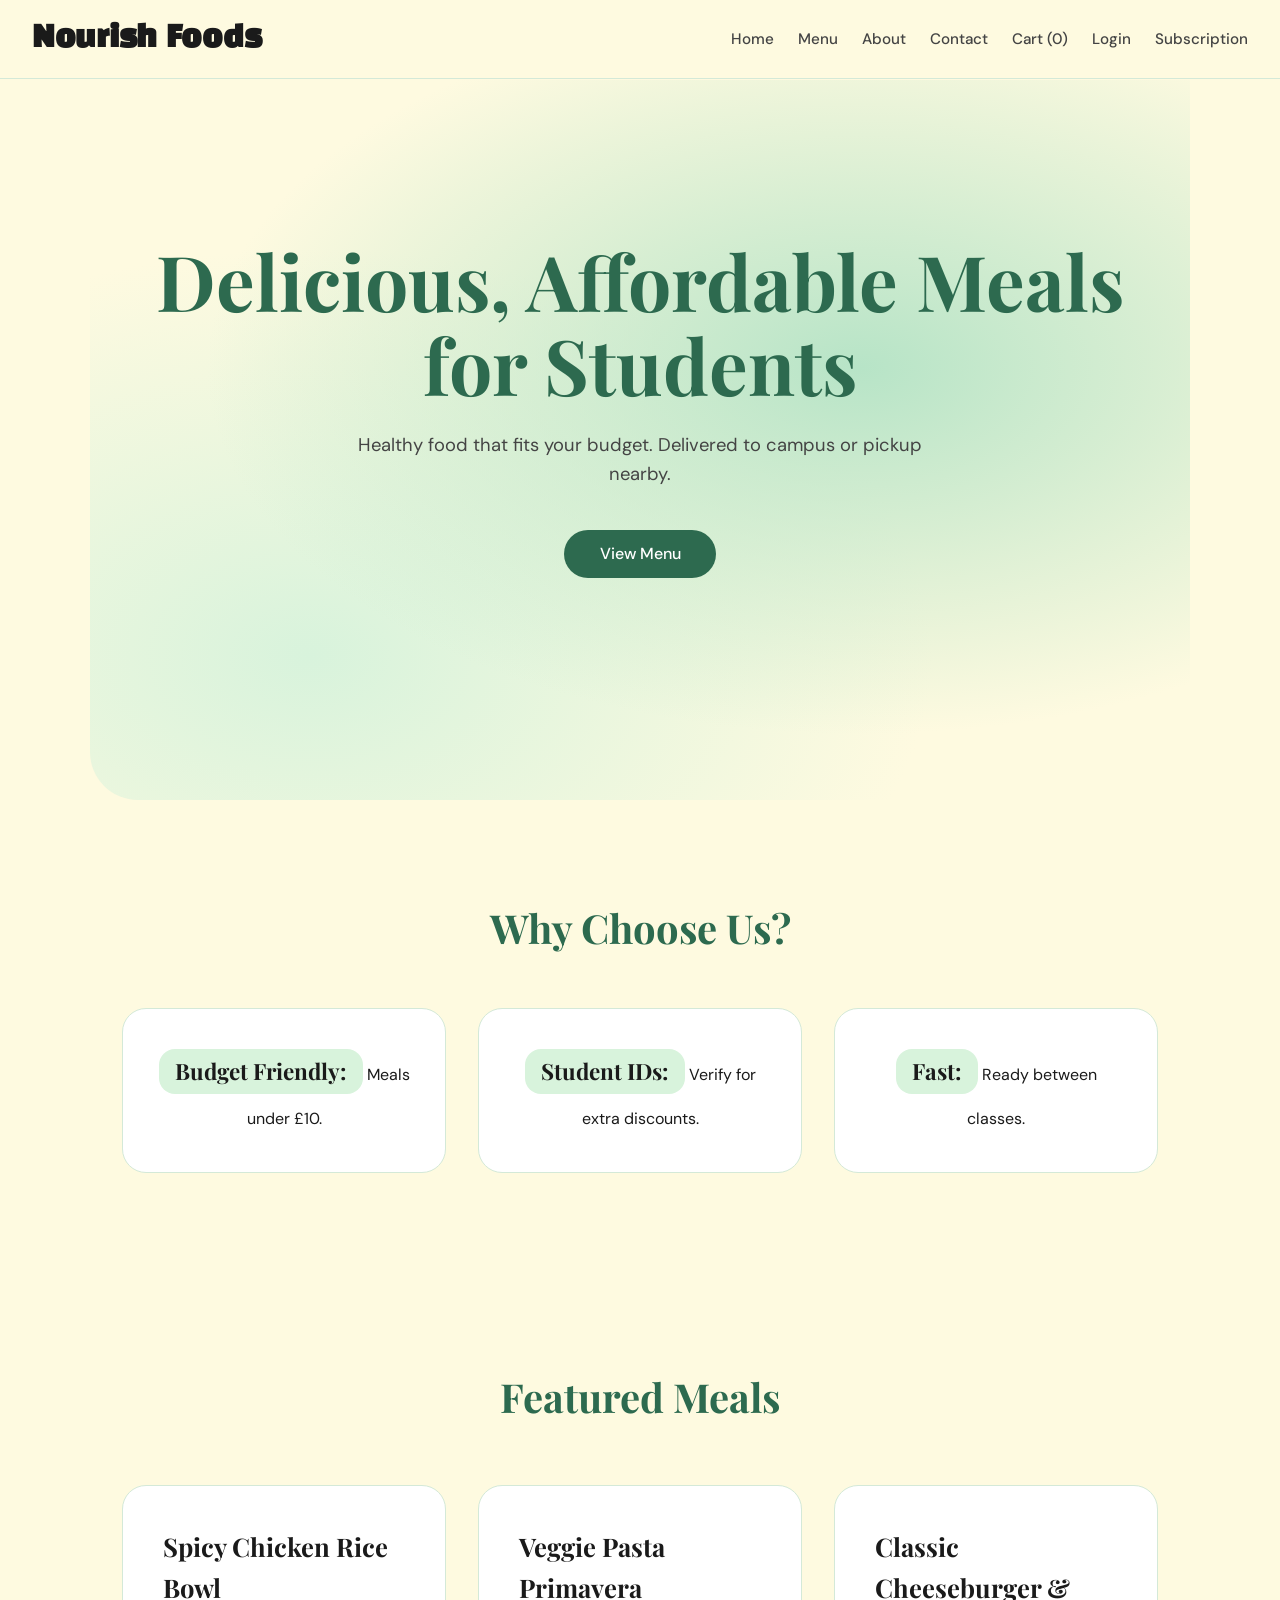
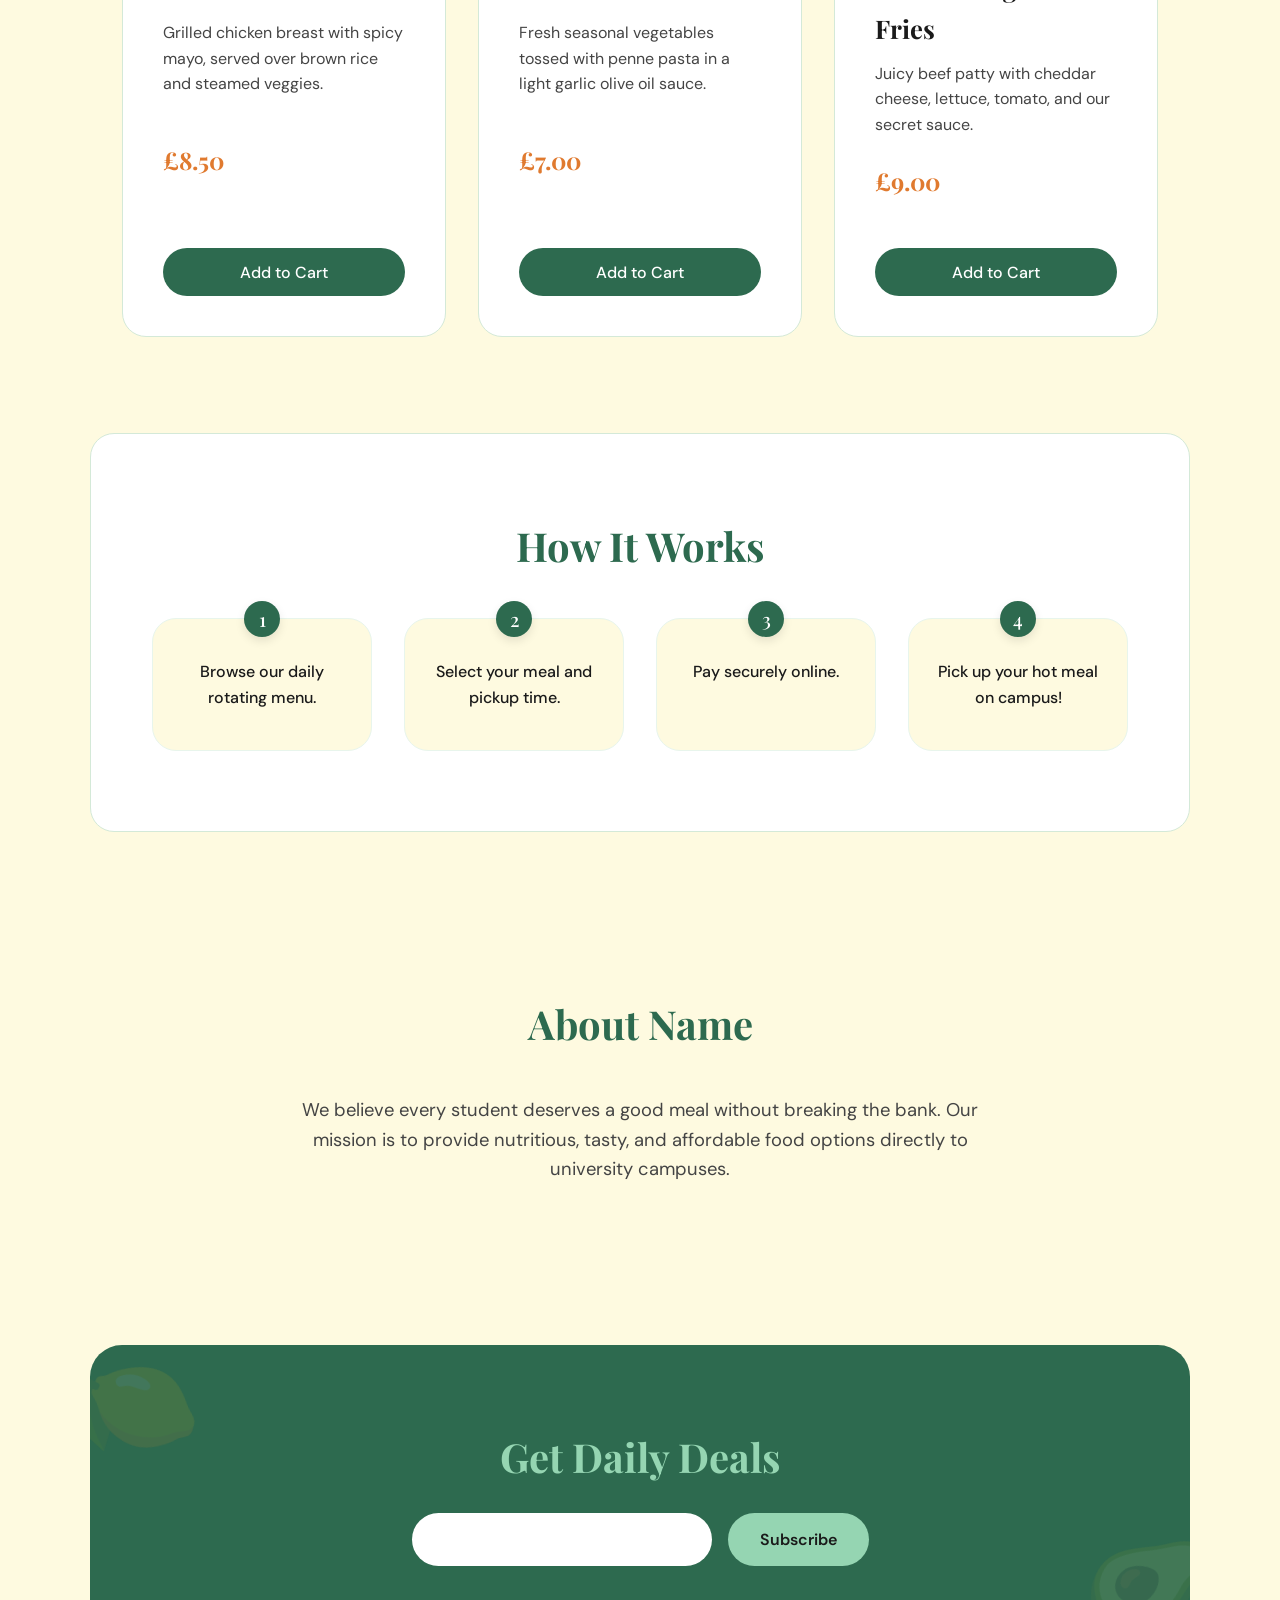
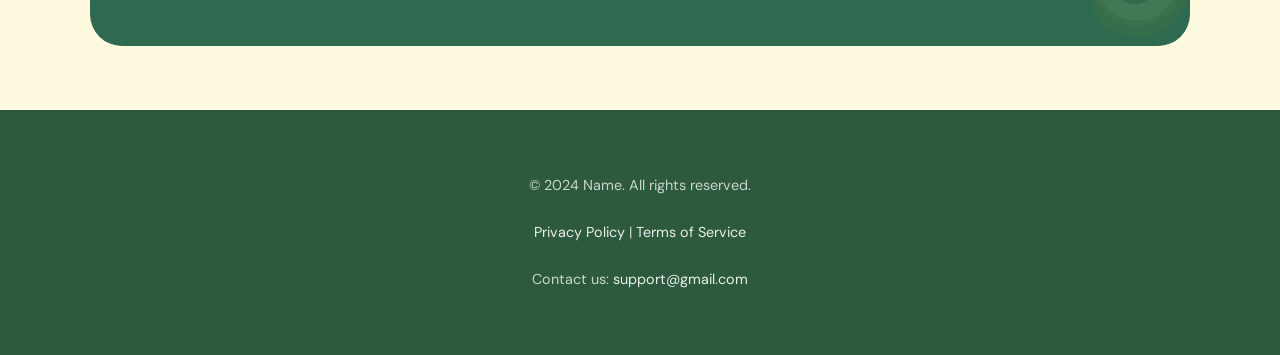
==== commit adec0dda: "Added name of the project" ====
--- a/index.html
+++ b/index.html
@@ -4,15 +4,17 @@
 <head>
     <meta charset="UTF-8">
     <meta name="viewport" content="width=device-width, initial-scale=1.0">
-    <title>Name - Affordable Meals</title>
-    <link href="https://fonts.googleapis.com/css2?family=Playfair+Display:wght@700;900&family=DM+Sans:wght@300;400;500&family=Black+Han+Sans&display=swap" rel="stylesheet">
+    <title>Nourish Foods · Healthier Eating Guide</title>
+    <link
+        href="https://fonts.googleapis.com/css2?family=Playfair+Display:wght@700;900&family=DM+Sans:wght@300;400;500&family=Black+Han+Sans&display=swap"
+        rel="stylesheet">
     <link rel="stylesheet" href="index.css">
 </head>
 
 <body>
 
     <header>
-        <h1>Name</h1>
+        <h1>Nourish Foods</h1>
         <nav>
             <ul>
                 <li><a href="index.html">Home</a></li>
